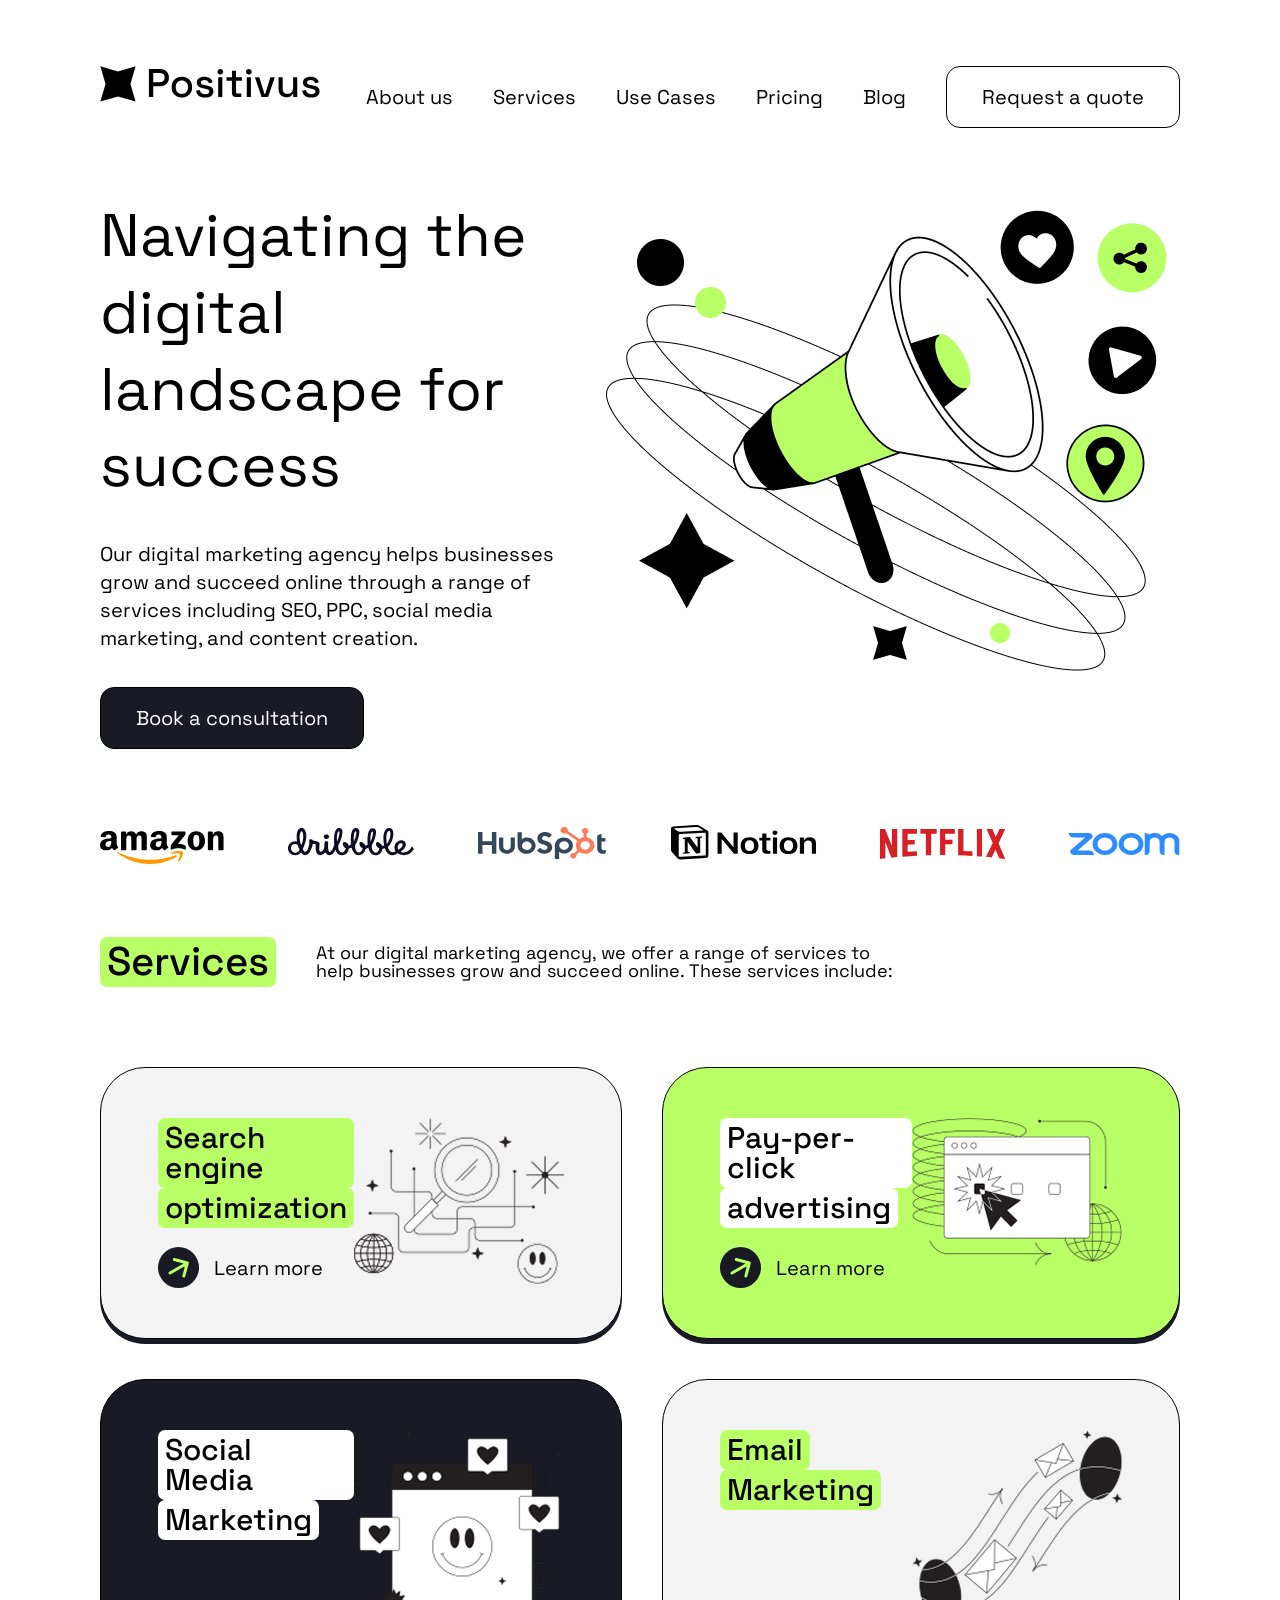
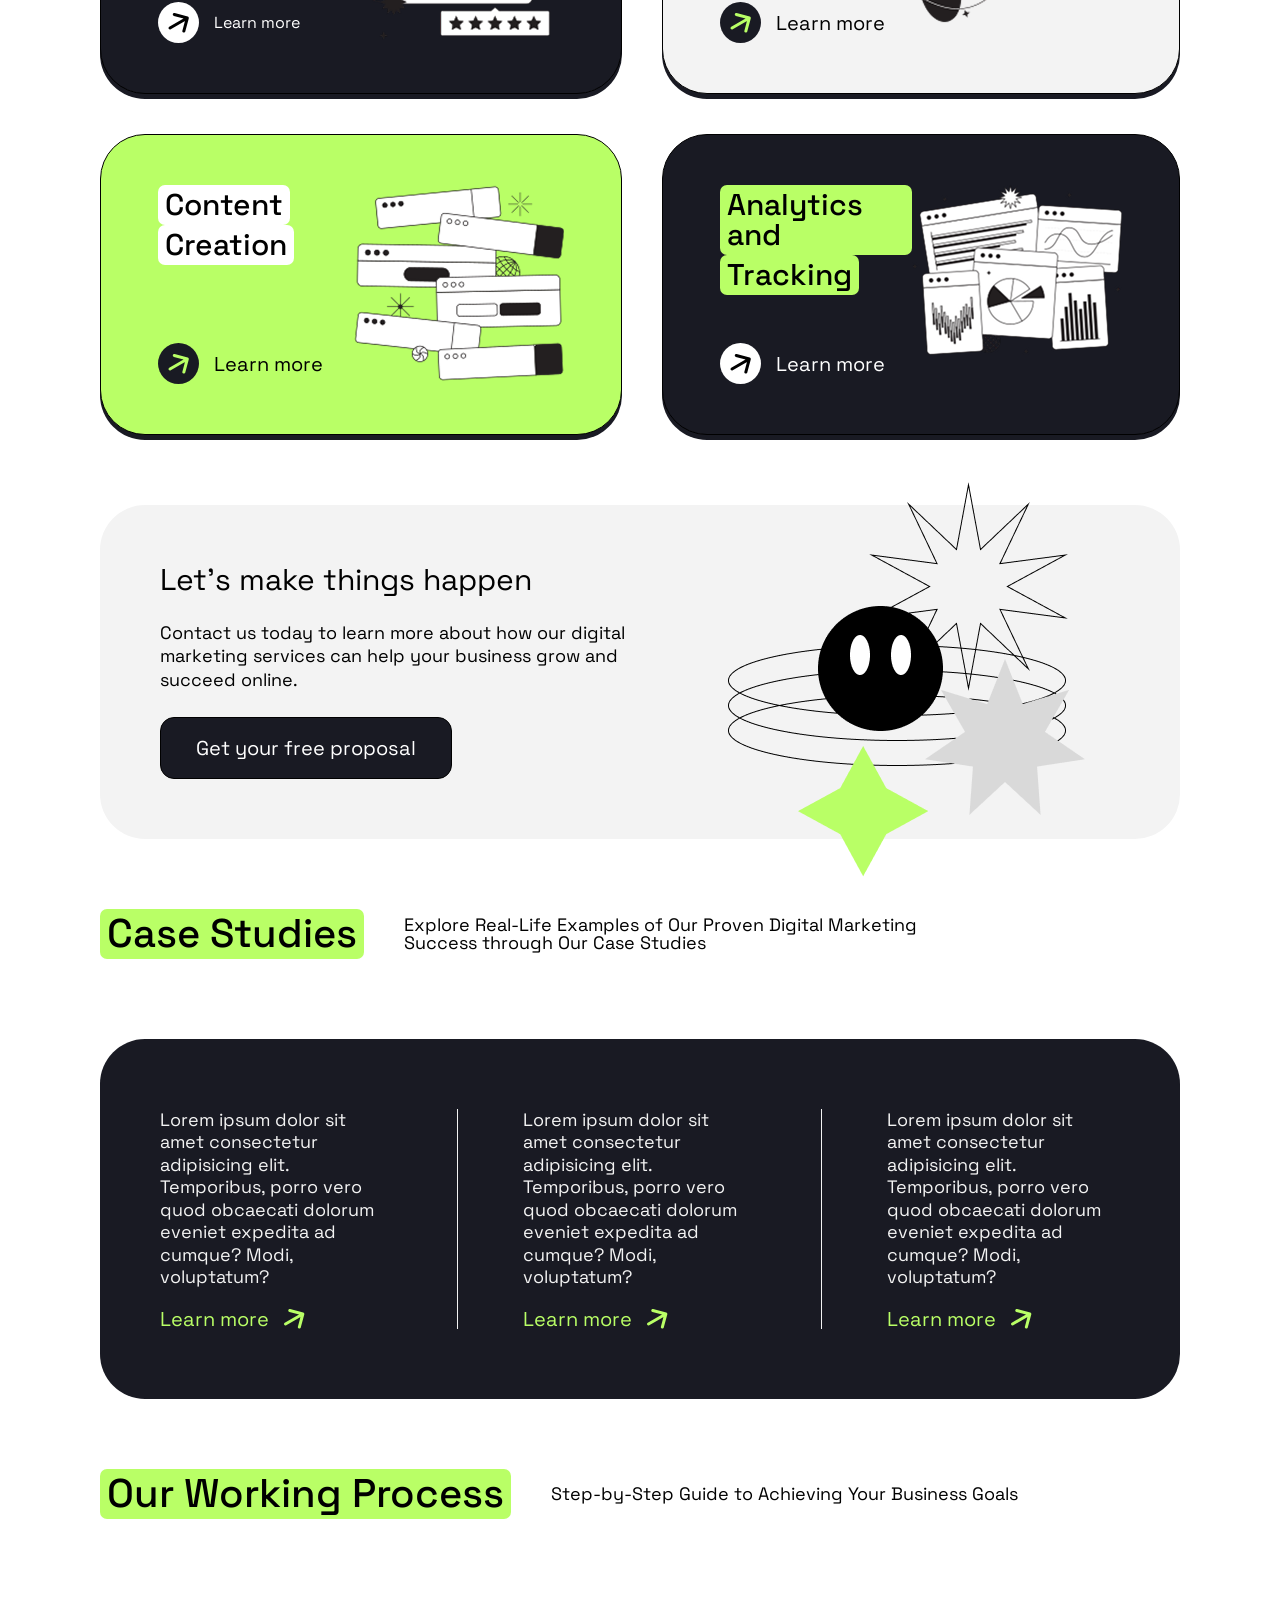
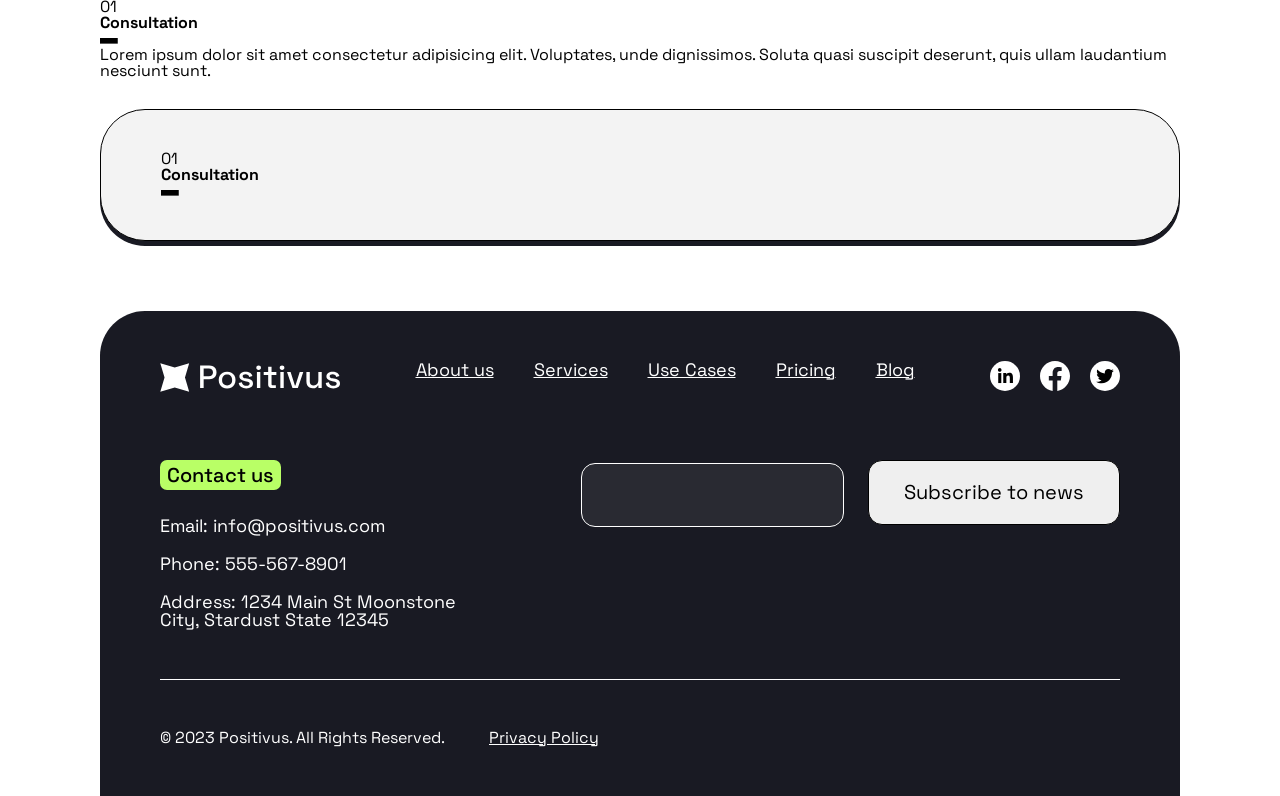
==== --1.0.0/drive-download-20260413T171318Z-3-001/index.html @ adc42843 "super last pu pu pu asd" ====
<!DOCTYPE html>
<html lang="en">
<head>
    <meta charset="UTF-8">
    <meta name="viewport" content="width=device-width, initial-scale=1.0">

    <link rel="stylesheet" href="./css/fonts.css">
    <link rel="stylesheet" href="./css/base.css">
    <link rel="stylesheet" href="./css/normalize.css">
    <link rel="stylesheet" href="./css/reset.css">
    <link rel="stylesheet" href="./css/index.css">
    <link rel="stylesheet" href="./css/mobile.css">

    <link rel="preconnect" href="https://fonts.googleapis.com">
    <link rel="preconnect" href="https://fonts.gstatic.com" crossorigin>
    <link href="https://fonts.googleapis.com/css2?family=Open+Sans:ital,wght@0,300..800;1,300..800&family=Space+Grotesk:wght@300..700&display=swap" rel="stylesheet">

    <title>Positivus</title>
</head>
<body>
    <div class="wrapper">
        <!-- HEADER -->
        <header class="header">
            <div class="container container-header">
                <div class="header__inner">
                    <div class="header-left">
                        <div class="header-logo">
                            <img src="./assets/Logo.svg" alt="">
                        </div>
                    </div>
                    <div class="header-right">
                        <nav class="header-nav">
                            <ul class="header-nav-list">
                                <li><a href="#">About us</a></li>
                                <li><a href="#">Services</a></li>
                                <li><a href="#">Use Cases</a></li>
                                <li><a href="#">Pricing</a></li>
                                <li><a href="#">Blog</a></li>
                            </ul>
                        </nav>
                        <a href="#" class="btn">Request a quote</a>
                    </div>
                </div>
            </div>
        </header>
        <!-- ------ -->
         <main class="main">
            <!-- MAIN SECTION -->
            <section class="main-section">
                <div class="container">
                    <div class="main-section__inner">
                        <div class="main-section-left">
                            <h1 class="title">Navigating the digital landscape for success</h1>
                            <p>Our digital marketing agency helps businesses grow and succeed online through a range of services including SEO, PPC, social media marketing, and content creation.</p>
                            <a class="btn btn-first" href="#">Book a consultation</a>
                        </div>
                        <div class="main-section-right">
                            <img src="./assets/Illustration.png" alt="img">
                        </div>
                    </div>
                </div>
            </section>
            <!-- ------ -->
            <!-- COMPANY -->
            <section class="company">
                <div class="container">
                    <div class="company__inner">
                        <img src="./assets/Company logo.svg" alt="company1">
                        <img src="./assets/Company logo (1).svg" alt="company2">
                        <img src="./assets/Company logo (2).svg" alt="company3">
                        <img src="./assets/Company logo (3).svg" alt="company4">
                        <img src="./assets/Company logo (4).svg" alt="company5">
                        <img src="./assets/Company logo (5).svg" alt="company6">
                    </div>
                </div>
            </section>
            <!-- ------ -->
            <!-- SERVICES -->
            <section class="services">
                <div class="container">
                    <div class="services__inner">
                        <div class="services-top title-top">
                            <h2 class="title-h2">Services</h2>
                            <p>At our digital marketing agency, we offer a range of services to help businesses grow and succeed online. These services include:</p>
                        </div>
                        <div class="services-bottom">
                            <div class="services-cards">
                                <div class="service-card">
                                    <div class="services-card-left">
                                        <div class="services-card-title">
                                            <span class="title-h2">Search engine</span>
                                            <span class="title-h2">optimization</span>
                                        </div>
                                        <a href="#" class="services-link">
                                            <img src="./assets/Icon.svg">
                                            <span>Learn more</span>
                                        </a>
                                    </div>
                                    <div class="services-card-right">
                                        <img src="./assets/tokyo-magnifier-web-search-with-elements 2.png" alt="">
                                    </div>
                                </div>

                                 <div class="service-card bcg-main">
                                    <div class="services-card-left">
                                         <div class="services-card-title">
                                            <span class="title-h2 bcg-white">Pay-per-click</span>
                                            <span class="title-h2 bcg-white">advertising</span>
                                        </div>
                                        <a href="#" class="services-link">
                                            <img src="./assets/Icon.svg">
                                            <span>Learn more</span>
                                        </a>
                                    </div>
                                    <div class="services-card-right">
                                        <img src="./assets/img.png" alt="">
                                    </div>
                                </div>

                                 <div class="service-card bcg-black">
                                    <div class="services-card-left">
                                         <div class="services-card-title">
                                            <span class="title-h2 bcg-white">Social Media</span>
                                            <span class="title-h2 bcg-white">Marketing</span>
                                        </div>
                                        <a href="#" class="services-link">
                                            <img src="./assets/Icon (1).svg">
                                            <spa class="p-white">Learn more</span>
                                        </a>
                                    </div>
                                    <div class="services-card-right">
                                        <img src="./assets/Illustration (1).png" alt="">
                                    </div>
                                </div>

                                 <div class="service-card">
                                    <div class="services-card-left">
                                         <div class="services-card-title">
                                            <span class="title-h2">Email</span>
                                            <span class="title-h2">Marketing</span>
                                        </div>
                                        <a href="#" class="services-link">
                                            <img src="./assets/Icon.svg">
                                            <span>Learn more</span>
                                        </a>
                                    </div>
                                    <div class="services-card-right">
                                        <img src="./assets/tokyo-sending-messages-from-one-place-to-another 1.png" alt="">
                                    </div>
                                </div>

                                 <div class="service-card bcg-main">
                                    <div class="services-card-left">
                                         <div class="services-card-title">
                                            <span class="title-h2 bcg-white">Content</span>
                                            <span class="title-h2 bcg-white">Creation</span>
                                        </div>
                                        <a href="#" class="services-link">
                                            <img src="./assets/Icon.svg">
                                            <span>Learn more</span>
                                        </a>
                                    </div>
                                    <div class="services-card-right">
                                        <img src="./assets/Illustration (2).png" alt="">
                                    </div>
                                </div>

                                 <div class="service-card bcg-black">
                                    <div class="services-card-left">
                                         <div class="services-card-title">
                                            <span class="title-h2">Analytics and </span>
                                            <span class="title-h2">Tracking</span>
                                        </div>
                                        <a href="#" class="services-link">
                                            <img src="./assets/Icon (1).svg">
                                            <span class="p-white">Learn more</span>
                                        </a>
                                    </div>
                                    <div class="services-card-right">
                                        <img src="./assets/Illustration (3).png" alt="">
                                    </div>
                                </div>
                            </div>
                        </div>
                    </div>
                </div>
            </section>
            <!-- ------ -->
            <!-- BANNER -->
            <section class="banner">
                <div class="container">
                    <div class="banner__inner">
                        <div class="banner-text">
                            <h3>Let’s make things happen</h3>
                            <p>
                                Contact us today to learn more about how our digital marketing services can help your business grow and succeed online.
                            </p>
                            <a href="#" class="btn btn-first">Get your free proposal</a>
                        </div>
                        <img src="./assets/Illustration (4).png" alt="">
                    </div>
                </div>
            </section>
            <!-- ------ -->
            <!-- CASE -->
            <section class="case">
                <div class="container">
                    <div class="case__inner">
                        <div class="case-top title-top">
                            <!-- <h2 class="title-h2">Our Working Process</h2>
                            <p>Step-by-Step Guide to Achieving   Your Business Goals</p> -->
                            <h2 class="title-h2">Case Studies</h2>
                            <p>Explore Real-Life Examples of Our Proven Digital Marketing Success through Our Case Studies</p>
                        </div>
                        <div class="case-block">
                            <div class="case-block-item">
                                <p>Lorem ipsum dolor sit amet consectetur adipisicing elit. Temporibus, porro vero quod obcaecati dolorum eveniet expedita ad cumque? Modi, voluptatum?</p>
                                <a href="#">Learn more <img src="./assets/IconStr.svg"></a>
                            </div>
                            <div class="case-block-item">
                                <p>Lorem ipsum dolor sit amet consectetur adipisicing elit. Temporibus, porro vero quod obcaecati dolorum eveniet expedita ad cumque? Modi, voluptatum?</p>
                                <a href="#">Learn more <img src="./assets/IconStr.svg"></a>
                            </div>
                            <div class="case-block-item">
                                <p>Lorem ipsum dolor sit amet consectetur adipisicing elit. Temporibus, porro vero quod obcaecati dolorum eveniet expedita ad cumque? Modi, voluptatum?</p>
                                <a href="#">Learn more <img src="./assets/IconStr.svg"></a>
                            </div>
                        </div>
                    </div>

                </div>
            </section>
            <!-- ------- -->
            <!-- OUR WORK -->
            <section class="process">
                <div class="container">
                    <div class="process__inner">
                        <div class="process-top title-top">
                            <h2 class="title-h2">Our Working Process</h2>
                            <p>Step-by-Step Guide to Achieving   Your Business Goals</p>
                        </div>

                        <div class="accordion" id="accordion-1">
                            <div class="accordion-item_show">
                                <div class="accordion-header">
                                    <span class="accordion-number">01</span>
                                    <h3>Consultation</h3>
                                    <span class="accordion-btn"><img src="./assets/-.svg"></span>
                                </div>
                                <div class="accordion-body">
                                    Lorem ipsum dolor sit amet consectetur adipisicing elit. Voluptates, unde dignissimos. Soluta quasi suscipit deserunt, quis ullam laudantium nesciunt sunt.
                                </div>
                            </div>

                            <div class="accordion-item">
                                <div class="accordion-header">
                                    <span class="accordion-number">01</span>
                                    <h3>Consultation</h3>
                                    <span class="accordion-btn"><img src="./assets/-.svg"></span>
                                </div>
                                <div class="accordion-body">
                                    Lorem ipsum dolor sit amet consectetur adipisicing elit. Voluptates, unde dignissimos. Soluta quasi suscipit deserunt, quis ullam laudantium nesciunt sunt.
                                </div>
                            </div>

                        </div>

                    </div>
                </div>
            </section>
         </main>
         <!-- footer -->
         <footer class="footer">
            <div class="container">
                <div class="footer__inner">
                    <div class="footer-top">
                        <img src="./assets/LogoBWhite.svg" alt="">
                        <nav class="footer-nav">
                            <ul class="fooret-nav-list">
                                <li><a href="#">About us</a></li>
                                <li><a href="#">Services</a></li>
                                <li><a href="#">Use Cases</a></li>
                                <li><a href="#">Pricing</a></li>
                                <li><a href="#">Blog</a></li>
                            </ul>
                        </nav>
                        <div class="footer-social">
                            <a href="#">
                                <svg width="30" height="30" viewBox="0 0 30 30" fill="none" xmlns="http://www.w3.org/2000/svg">
<circle cx="15" cy="15" r="15" fill="white"/>
<path d="M8.22178 22.0586H11.3059V12.0742H8.22178V22.0586Z" fill="black"/>
<path d="M7.94141 8.88672C7.94141 9.87109 8.7358 10.668 9.76384 10.668C10.7451 10.668 11.5395 9.87109 11.5395 8.88672C11.5395 7.90234 10.7451 7.05859 9.76384 7.05859C8.7358 7.05859 7.94141 7.90234 7.94141 8.88672Z" fill="black"/>
<path d="M19.8106 22.0586H22.9414V16.5742C22.9414 13.9023 22.3339 11.793 19.2031 11.793C17.7078 11.793 16.6797 12.6367 16.2592 13.4336H16.2124V12.0742H13.2685V22.0586H16.3526V17.1367C16.3526 15.8242 16.5863 14.5586 18.2218 14.5586C19.8106 14.5586 19.8106 16.0586 19.8106 17.1836V22.0586Z" fill="black"/>
                                </svg>
                            </a>
                            <a href="#">
                                <svg width="30" height="30" viewBox="0 0 30 30" fill="none" xmlns="http://www.w3.org/2000/svg">
<path d="M30 15.0913C30 6.75456 23.2863 0 15 0C6.71371 0 0 6.75456 0 15.0913C0 22.6369 5.44355 28.9047 12.6411 30V19.4726H8.83064V15.0913H12.6411V11.8053C12.6411 8.03245 14.879 5.90264 18.2661 5.90264C19.9597 5.90264 21.6532 6.2069 21.6532 6.2069V9.91886H19.7782C17.9032 9.91886 17.2984 11.0751 17.2984 12.2921V15.0913H21.4718L20.8065 19.4726H17.2984V30C24.496 28.9047 30 22.6369 30 15.0913Z" fill="white"/>
</svg>

                            </a>
                            <a href="#">
                                <svg width="30" height="30" viewBox="0 0 30 30" fill="none" xmlns="http://www.w3.org/2000/svg">
<circle cx="15" cy="15" r="15" fill="white"/>
<path d="M21.9961 11.4915C22.6854 10.9745 23.3058 10.3541 23.7884 9.63028C23.168 9.90602 22.4442 10.1128 21.7204 10.1818C22.4786 9.73369 23.0301 9.04435 23.3058 8.18267C22.6165 8.59628 21.8238 8.90648 21.031 9.07881C20.3417 8.35501 19.4111 7.94141 18.3771 7.94141C16.378 7.94141 14.758 9.56135 14.758 11.5604C14.758 11.8362 14.7925 12.1119 14.8614 12.3876C11.8628 12.2153 9.1744 10.7677 7.38212 8.59628C7.07192 9.11328 6.89959 9.73369 6.89959 10.423C6.89959 11.6638 7.51999 12.7668 8.51953 13.4216C7.93359 13.3872 7.34766 13.2493 6.86512 12.9736V13.008C6.86512 14.7659 8.10593 16.2135 9.76034 16.5581C9.48461 16.6271 9.13994 16.696 8.82973 16.696C8.58847 16.696 8.38166 16.6615 8.1404 16.6271C8.58847 18.0747 9.93267 19.1087 11.5182 19.1432C10.2773 20.1082 8.72633 20.6942 7.03745 20.6942C6.72725 20.6942 6.45152 20.6597 6.17578 20.6252C7.76126 21.6592 9.65694 22.2452 11.725 22.2452C18.3771 22.2452 21.9961 16.7649 21.9961 11.974C21.9961 11.8017 21.9961 11.6638 21.9961 11.4915Z" fill="black"/>
</svg>

                            </a>
                        </div>
                    </div>
                    <div class="footer-middle">
                        <div class="footer-middle-contact">
                            <h4 class="title-h2">Contact us</h4>
                            <div class="contact-info">
                                <span>Email: info@positivus.com</span>
                                <span>Phone: 555-567-8901</span>
                                <span>Address: 1234 Main St Moonstone City, Stardust State 12345</span>
                            </div>
                        </div>
                        <form class="footer-form" action="#">
                            <input type="text" class="input">
                            <button class="btn">Subscribe to news</button>
                        </form>
                    </div>
                    <div class="footer-bottom">
                        <span>© 2023 Positivus. All Rights Reserved.</span>
                        <a href="#">Privacy Policy</a>
                    </div>
                </div>

            </div>
         </footer>
    </div>
</body>
</html>
---- --1.0.0/drive-download-20260413T171318Z-3-001/css/fonts.css ----
/* Fonts */
@font-face {
    font-family: 'Space Grotesk';
    font-weight: 400;
    font-style: normal;
    src:url('../fonts/SpaceGrotesk-Regular.ttf') format('ttf')
}

@font-face {
    font-family: 'Space Grotesk';
    font-weight: 500;
    font-style: normal;
    src:url('../fonts/SpaceGrotesk-Medium.ttf') format('ttf')
}

@font-face {
    font-family: 'Space Grotesk';
    font-weight: 600;
    font-style: normal;
    src:url('../fonts/SpaceGrotesk-SemiBold.ttf') format('ttf')
}

@font-face {
    font-family: 'Space Grotesk';
    font-weight: 700;
    font-style: normal;
    src:url('../fonts/SpaceGrotesk-Bold.ttf') format('ttf')
}
---- --1.0.0/drive-download-20260413T171318Z-3-001/css/base.css ----
/* Main styles START */
html{
    box-sizing: border-box;
    height: 100%;
}

*,*::after,*::before{
    box-sizing: inherit;
}

body{
    min-width: 320px;
    height: 100%;
    overflow-x: hidden;

    font-family: 'Space Grotesk', 'Arial';
    font-weight: 400;
    font-size: 16px;
    line-height: 18px;
}

a{
    text-decoration: none;
}

.wrapper{
    min-height: 100vh;
    display: flex;
    flex-direction: column;
}

main{
    position: relative;
    flex-shrink: 1;
    flex-grow: 1;
}

.container{
    width: 100%;
    max-width: 1440px;
    margin-right: auto;
    margin-left: auto;
    padding: 0 100px;
}

.title {
    font-size: 60px;
    font-weight: 400;
    line-height: 128%;
    margin-bottom: 35px;
}

.title-h2 {
    font-size: 40px;
    font-weight: 500;

    display: inline-block;
    padding: 5px 7px;
    background-color: var(--color-main);
    border-radius: 7px;
}

.btn {
    display: inline-block;
    padding: 20px 35px;
    border: 1px solid #000;
    border-radius: 14px;
    font-size: 20px;
    transition-duration: .3s;

    
}

.btn:hover {
    background-color: var(--color-main);
    color: #000;
    transform: scale(1.1);
    border: 1px solid transparent;
}

a {
    color: #000;
}

h3 {
    /* font-size: 30px; */
}

.wrapper section {
    margin: 70px 0;
}

input {
    padding: 22px 35px;
    outline: none;
    border-radius: 14px;
    background-color: #292A32;
    border: 1px solid #fff;
    color: #fff;
    font-size: 18px;
}


/* Main styles END */
---- --1.0.0/drive-download-20260413T171318Z-3-001/css/index.css ----
:root {
    --color-main: #B9FF66;
    --color-second: #191A23;
    --color-third: #F3F3F3;
}

/* HEADER styles start */
header .container {
    max-width: 100%;
}

.header__inner {
    margin-top: 66px;
    display: flex;
    justify-content: space-between;
}

.header-right {
    display: flex;
    align-items: center;
    gap: 40px;
}

.header-nav-list {
    display: flex;
    gap: 40px;
}

.header-nav-list li a {
    font-size: 20px;
}
/* HEADER styles end */

/* MAIN SECTION styles start */
.main-section__inner {
    display: flex;
    justify-content: space-between;
    margin-bottom: 34px;
}

.main-section-left {
    max-width: 531px;
}

.main-section-left p {
    font-size: 20px;
    line-height: 28px;
    margin-bottom: 35px;
}

.btn-first {
    background-color: var(--color-second);
    color: #fff;
}
/* MAIN SECTION styles end */

/* COMPANY styles start */
.company__inner {
    display: flex;
    justify-content: space-between;
}
/* COMPANY styles end */

/* SERVICES styles start */
.services {
    margin: 70px 0;
}

.title-top {
    display: flex;
    align-items: center;
    gap: 40px;

    margin-bottom: 80px;
}

.title-top p {
    width: 580px;
    font-size: 18px;
}

.services-cards {
    display: grid;
    grid-template-columns: repeat(2, 1fr);
    gap: 40px;
}

.service-card {
    display: flex;
    justify-content: space-between;
    padding: 50px 57px;
    background-color: var(--color-third);
    border-radius: 45px;
    border: 1px solid #000;
    box-shadow: 0px 5px 0px #191a23;;
}

.service-card.bcg-main {
    background-color: var(--color-main);
}

.service-card.bcg-black {
    background-color: var(--color-second);
}

.services-card-left {
    display: flex;
    flex-direction: column;
    justify-content: space-between;
}

.bcg-white {
    background-color: #fff;
}

.p-white {
    color: #fff;
}

.services-card-left span {
    font-size: 30px;
}

.services-link {
    display: flex;
    align-items: center;
    gap: 15px;
}

.services-link span {
    font-size: 20px;
}
/* SERVICES styles end */

/* BANNER styles start */
.banner__inner {
    background-color: var(--color-third);
    padding: 60px;
    border-radius: 45px;

    display: flex;
    position: relative;
}

.banner__inner img {
    position: absolute;
    right: 93px;
    top: -23px;
}

.banner-text {
    max-width: 500px;
    display: flex;
    flex-direction: column;
    gap: 26px;
}

.banner-text h3 {
    font-size: 30px;
    font-weight: 400;
}

.banner-text p {
    font-size: 18px;
    line-height: 129%;
}

.banner-text a {
    width: fit-content;
}
/* BANNER styles end */

/* CASE styles start */
.case-block{
    background-color: var(--color-second);
    border-radius: 45px;
    color: var(--color-third);
    padding: 70px 60px;

    display: flex;
    justify-content: space-between;
    gap:65px;
}
.case-block-item{
    padding-right:64px;
    border-right:1px solid var(--color-third)
}
.case-block-item:last-child{
    border:0;
    padding: 0;
}
.case-block-item p{
    font-size: 18px;
    line-height: 125%;
    margin-bottom: 20px;
}

.case-block-item a{
    color:var(--color-main);
    font-size: 20px;
    display:flex;
    gap:15px;
}

/* CASE styles end */
/* OUR PROCESS styles start */

.accordion{
    display:flex;
    flex-direction: column;
    gap:30px;
}
.accordion-item{
    padding:41px 60px;
    background-color: var(--color-third);
    border:1px solid #000;
    box-shadow: 0px 5px 0px #191a23;
    border-radius: 45px;
}
.accordion-item._show{
    background-color: var(--color-main)
}

.accordion-item:not(._show) .accordion-body{
    display:none;
}

/* FOOTER styles start */
.footer__inner {
    background-color: var(--color-second);
    padding: 50px 60px;
    border-radius: 45px 45px 0 0;
}

.footer-top {
    display: flex;
    justify-content: space-between;

    margin-bottom: 66px;
}

.fooret-nav-list {
    display: flex;
    gap: 40px;
}

.fooret-nav-list li a {
    color: #fff;
    font-size: 18px;
    text-decoration: underline;
}

.footer-social {
    display: flex;
    gap: 20px;
}

.footer-middle {
    display: flex;
    justify-content: space-between;
    margin-bottom: 50px;
}

.footer-middle-contact {
    max-width: 332px;
}

.footer-middle-contact h4 {
    font-size: 20px;
    font-weight: 500;

    margin-bottom: 27px;
}

.contact-info {
    display: flex;
    flex-direction: column;
    gap: 20px;
}

.contact-info span {
    color: #fff;
    font-size: 18px;
}

.footer-form input {
    margin-right: 20px;
}

.footer-bottom {
    padding-top: 50px;
    border-top: 1px solid #fff;
}

.footer-bottom > * {
    color: #fff;
    display: inline-block;
}

.footer-bottom a {
    margin-left: 40px;
    text-decoration: underline;
}
---- --1.0.0/drive-download-20260413T171318Z-3-001/css/mobile.css ----
@media (max-width: 756px){
    /* header */
    .container{
        padding: 0 16px;
    }
    .header__inner{
        flex-direction: column;
        margin-top: 25px;
        box-shadow: rgb(0, 0, 0, 0.24) 0 3px 8px;
        padding: 20px;
        border-radius: 25px;
    }
    .header-right{
        flex-direction: column;
        gap: 20px
    }
    .header-nav-list{
        flex-direction: column;
        gap: 20px;
        text-align: center;
    }
    .header-logo{
        text-align: center;
    }
    .header-logo img{
        width: 150px;
        margin-bottom: 20px;
    }
    .btn{
        width: 100%;
        text-align: center;
    }
    /* header end */

    /* Main-section */
    .main-section__inner {
        flex-direction: column;
    }

    .main-section-left, 
    .main-section-right {
        display: contents; 
    }

    .main-section-left h1 {
        order: 1;
        text-align: center;
        font-size: 32px;
    }

    .main-section-left p {
        order: 2;
        text-align: center;
        margin-bottom: 20px;
    }

    .main-section-right img {
        order: 3;
        width: 100%;
        margin-bottom: 20px;
    }

    .btn-first {
        order: 4;
        display: block;
        margin: 0 auto;
    }
    /* Main-section end */
    
    /* company */
    .company__inner{
        display:flex;
        flex-wrap:wrap;
        justify-content: space-between;
        gap:10px;
    }
    .company__inner img{
        width: 30%;
    }
    /* company end */
    
    /* banner */
    .banner__inner{
        overflow: hidden;
        padding: 40px 20px;
        text-align: center;
        align-items: center;
        box-shadow: rgb(0, 0, 0, 0.24) 0 3px 8px;
    }
    .banner-text{
        max-width: 100%;
        align-items: center;
    }
    .banner__inner img{
        position: static;
        right:30px;
        bottom:-10px;
        max-width: 50%;
        margin:auto;
    }
    /* banner end */
    
    /* services */

    .services-cards{
        display: flex;
        flex-direction: column;

    }
    .service-card{
        display: flex;
        flex-direction: column;    
    }
    .title-top{
        display: flex;
        flex-direction: column;
        text-align: center;
    }
    .title-top p{
        width: 100%;
    }

    .services-link{
        display: flex;
        margin-top: 20px;
    }
    .services-card-right{
        display: flex;
        justify-content: flex-end;
        padding-top: 20px;
    }

    /* services end */

    /* footer */

    .footer__inner{
        display: flex;
        flex-direction: column;
        text-align: center;
        align-items: center;
    }
    .fooret-nav-list{
        margin-top: 30px;
        display: flex;
        flex-direction: column;
        text-align: center;
    }
    .footer-top{
        display: flex;
        flex-direction: column; 
    }
    .footer-middle-contact{
        padding-bottom: 40px;
        display: flex;
        flex-direction: column;
        max-width: 100%;
        text-align: center;
        align-items: center;
    }
    .footer-middle{
        display: flex;
        flex-direction: column;
    }
    .footer-form input{
        margin-bottom:10px;
        width:100%
    }
    .footer-social{
        display: flex;
        flex-direction: row;
        position: static; 
        margin-top: 40px;
        align-items: center;

    }


}
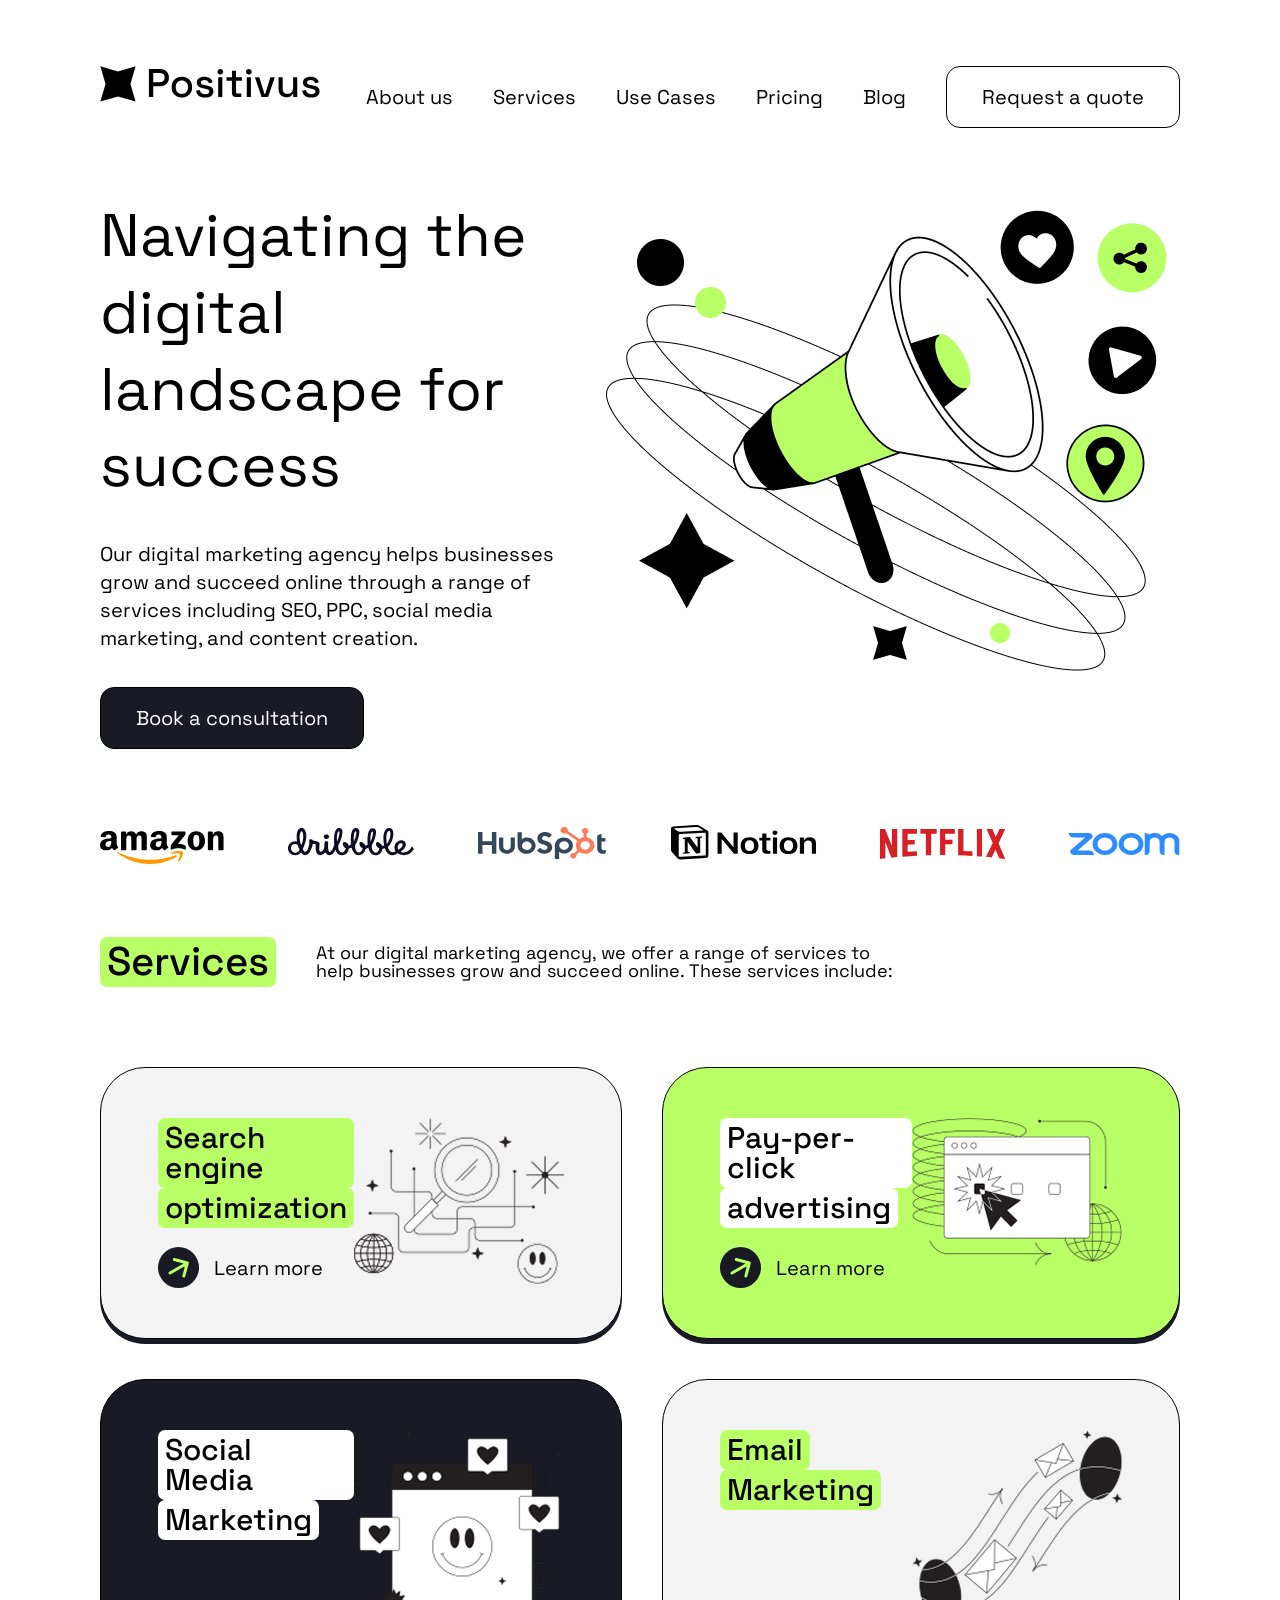
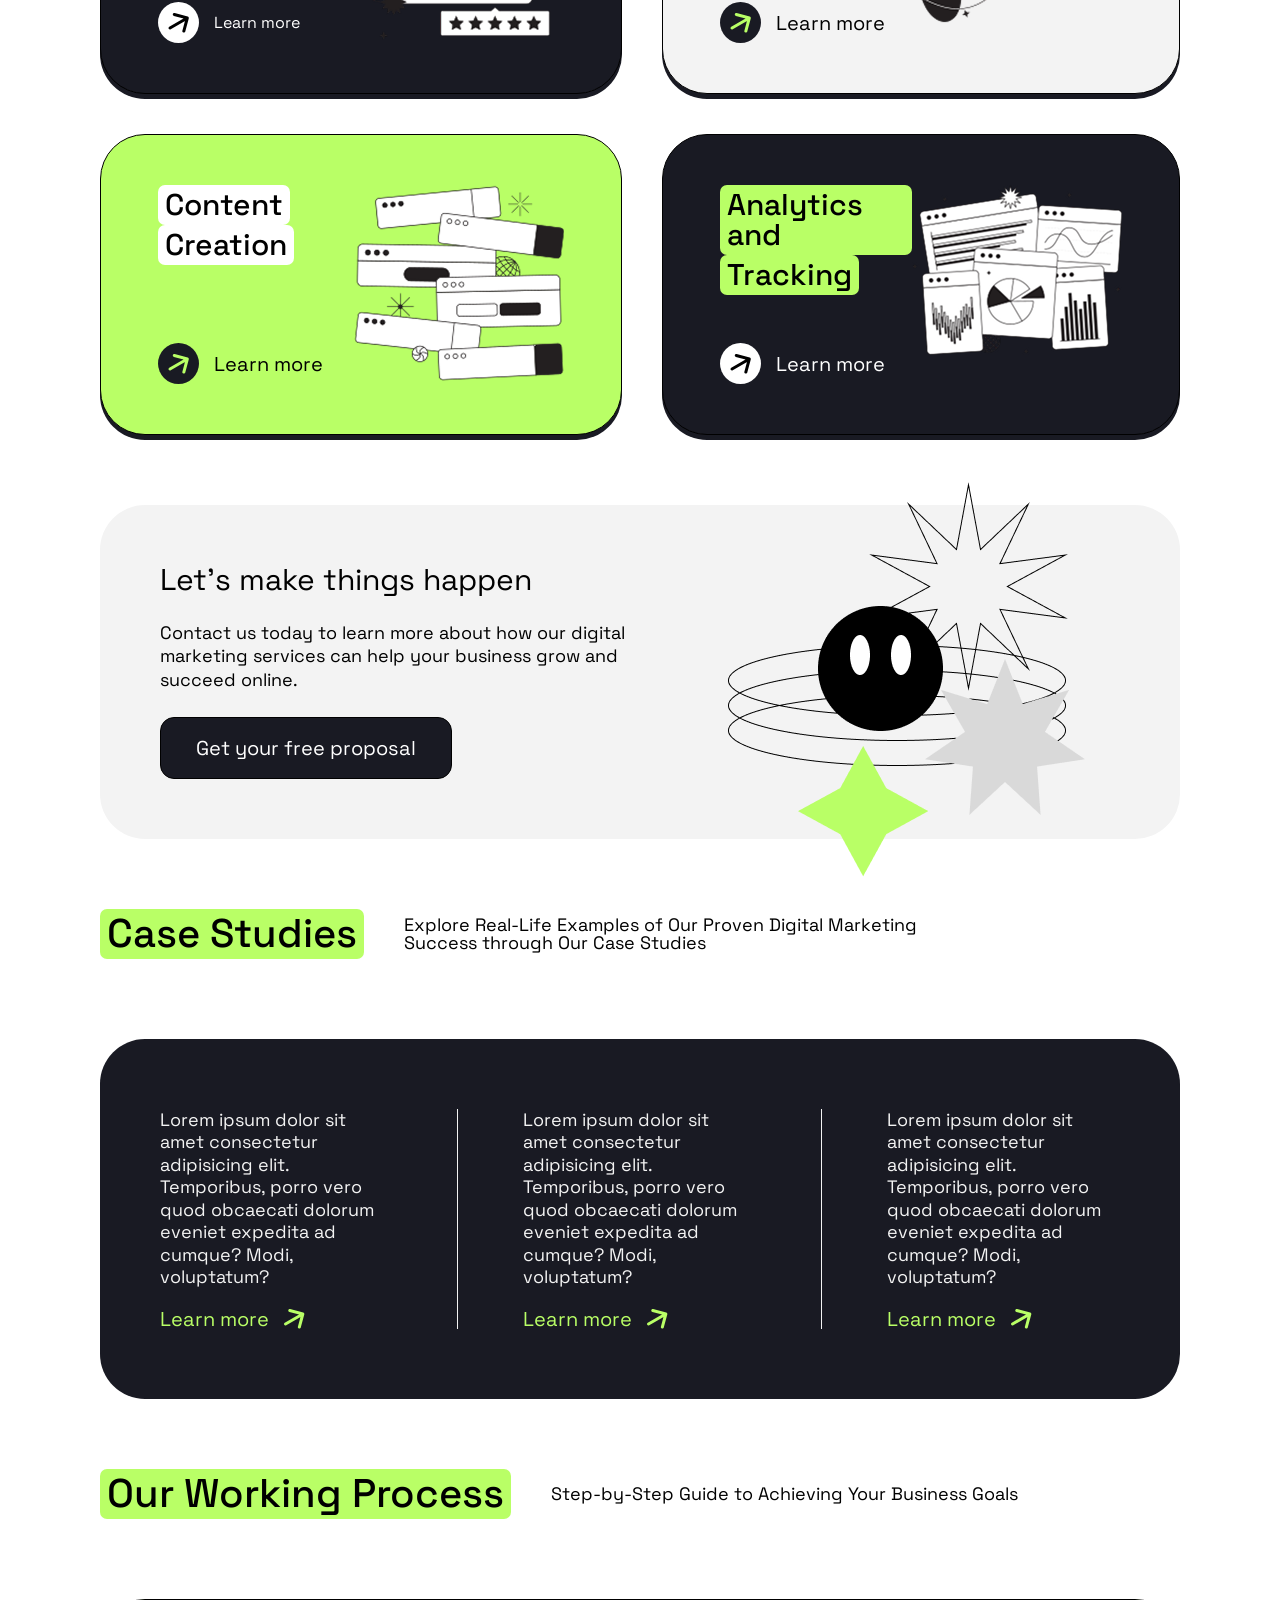
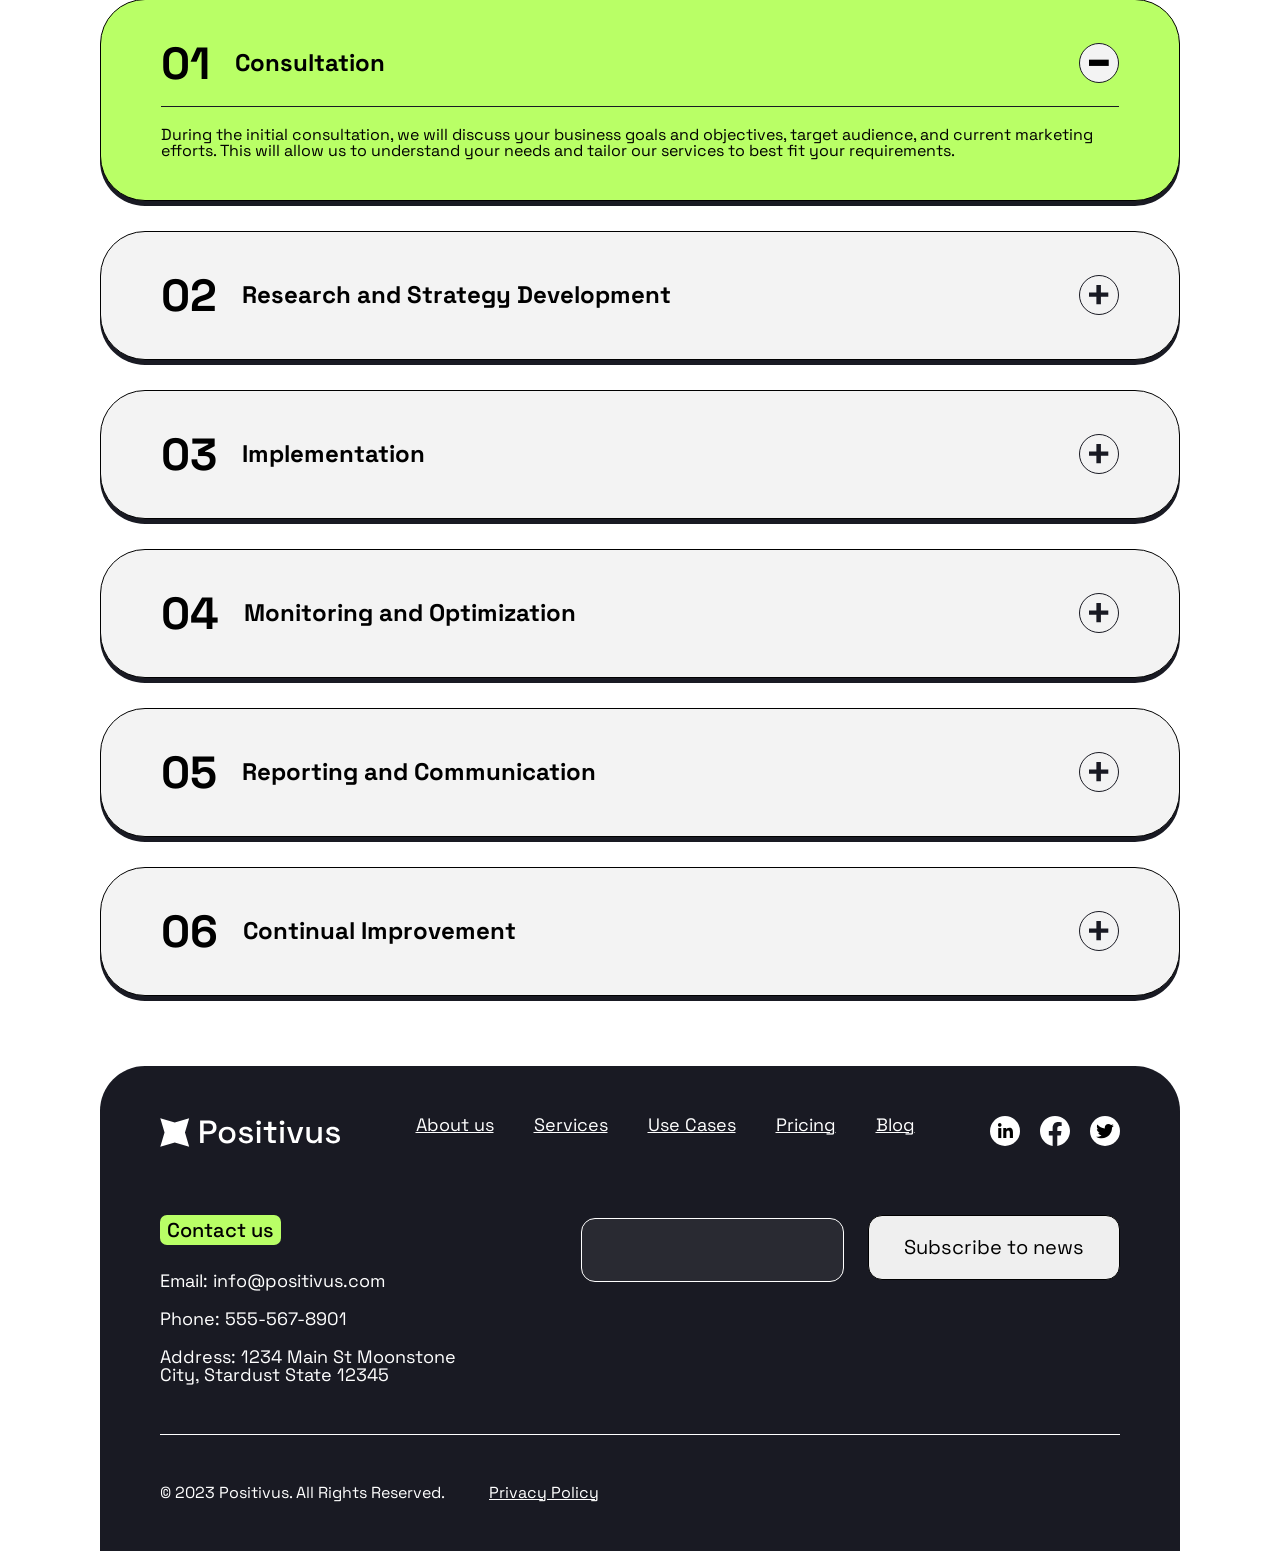
==== commit 798b21d7: "Add files via upload" ====
--- a/--1.0.0/drive-download-20260413T171318Z-3-001/index.html
+++ b/--1.0.0/drive-download-20260413T171318Z-3-001/index.html
@@ -241,25 +241,69 @@
                         </div>
 
                         <div class="accordion" id="accordion-1">
-                            <div class="accordion-item_show">
+                            <div class="accordion-item _show">
                                 <div class="accordion-header">
                                     <span class="accordion-number">01</span>
                                     <h3>Consultation</h3>
                                     <span class="accordion-btn"><img src="./assets/-.svg"></span>
                                 </div>
                                 <div class="accordion-body">
-                                    Lorem ipsum dolor sit amet consectetur adipisicing elit. Voluptates, unde dignissimos. Soluta quasi suscipit deserunt, quis ullam laudantium nesciunt sunt.
-                                </div>
-                            </div>
-
-                            <div class="accordion-item">
-                                <div class="accordion-header">
-                                    <span class="accordion-number">01</span>
-                                    <h3>Consultation</h3>
-                                    <span class="accordion-btn"><img src="./assets/-.svg"></span>
-                                </div>
-                                <div class="accordion-body">
-                                    Lorem ipsum dolor sit amet consectetur adipisicing elit. Voluptates, unde dignissimos. Soluta quasi suscipit deserunt, quis ullam laudantium nesciunt sunt.
+                                    During the initial consultation, we will discuss your business goals and objectives, target audience, and current marketing efforts. This will allow us to understand your needs and tailor our services to best fit your requirements.
+                                </div>
+                            </div>
+
+                            <div class="accordion-item">
+                                <div class="accordion-header">
+                                    <span class="accordion-number">02</span>
+                                    <h3>Research and Strategy Development</h3>
+                                    <span class="accordion-btn"><img src="./assets/+.svg"></span>
+                                </div>
+                                <div class="accordion-body">
+                                    During the initial consultation, we will discuss your business goals and objectives, target audience, and current marketing efforts. This will allow us to understand your needs and tailor our services to best fit your requirements.
+                                </div>
+                            </div>
+
+                            <div class="accordion-item">
+                                <div class="accordion-header">
+                                    <span class="accordion-number">03</span>
+                                    <h3>Implementation</h3>
+                                    <span class="accordion-btn"><img src="./assets/+.svg"></span>
+                                </div>
+                                <div class="accordion-body">
+                                    During the initial consultation, we will discuss your business goals and objectives, target audience, and current marketing efforts. This will allow us to understand your needs and tailor our services to best fit your requirements.
+                                </div>
+                            </div>
+
+                            <div class="accordion-item">
+                                <div class="accordion-header">
+                                    <span class="accordion-number">04</span>
+                                    <h3>Monitoring and Optimization</h3>
+                                    <span class="accordion-btn"><img src="./assets/+.svg"></span>
+                                </div>
+                                <div class="accordion-body">
+                                    During the initial consultation, we will discuss your business goals and objectives, target audience, and current marketing efforts. This will allow us to understand your needs and tailor our services to best fit your requirements.
+                                </div>
+                            </div>
+
+                            <div class="accordion-item">
+                                <div class="accordion-header">
+                                    <span class="accordion-number">05</span>
+                                    <h3>Reporting and Communication</h3>
+                                    <span class="accordion-btn"><img src="./assets/+.svg"></span>
+                                </div>
+                                <div class="accordion-body">
+                                    During the initial consultation, we will discuss your business goals and objectives, target audience, and current marketing efforts. This will allow us to understand your needs and tailor our services to best fit your requirements.
+                                </div>
+                            </div>
+
+                            <div class="accordion-item">
+                                <div class="accordion-header">
+                                    <span class="accordion-number">06</span>
+                                    <h3>Continual Improvement</h3>
+                                    <span class="accordion-btn"><img src="./assets/+.svg"></span>
+                                </div>
+                                <div class="accordion-body">
+                                    During the initial consultation, we will discuss your business goals and objectives, target audience, and current marketing efforts. This will allow us to understand your needs and tailor our services to best fit your requirements.
                                 </div>
                             </div>
 
@@ -331,5 +375,7 @@
             </div>
          </footer>
     </div>
+    
+    <script src="script.js"></script>
 </body>
 </html>
--- a/--1.0.0/drive-download-20260413T171318Z-3-001/css/index.css
+++ b/--1.0.0/drive-download-20260413T171318Z-3-001/css/index.css
@@ -203,6 +203,7 @@
 }
 
 /* CASE styles end */
+
 /* OUR PROCESS styles start */
 
 .accordion{
@@ -216,13 +217,52 @@
     border:1px solid #000;
     box-shadow: 0px 5px 0px #191a23;
     border-radius: 45px;
+    transition: background-color 0.3s ease;
+    cursor: pointer;
 }
 .accordion-item._show{
-    background-color: var(--color-main)
+    background-color: var(--color-main);
+    cursor:default;
 }
 
 .accordion-item:not(._show) .accordion-body{
     display:none;
+}
+
+.accordion-header{
+    display:flex;
+    align-items: center;
+    gap: 25px;
+}
+.accordion-number{
+    font-size: 45px;
+    font-weight: bold;
+}
+.accordion-header h3{
+    flex-grow: 1;
+    font-size: 24px;
+}
+.accordion-btn img{
+    width:20px;
+    height: 20px;
+
+}
+.accordion-btn{
+    height: 40px;
+    width: 40px;
+    background: var(--color-third);
+    border: 1px solid var(--color-second);
+    border-radius: 50%;
+    display: flex;
+    align-items: center;
+    justify-content: center;
+}
+.accordion-body{
+    margin-top: 20px;
+    padding-top: 20px;
+    border-top: 1px solid var(--color-second);
+    font-size: 16px;
+
 }
 
 /* FOOTER styles start */
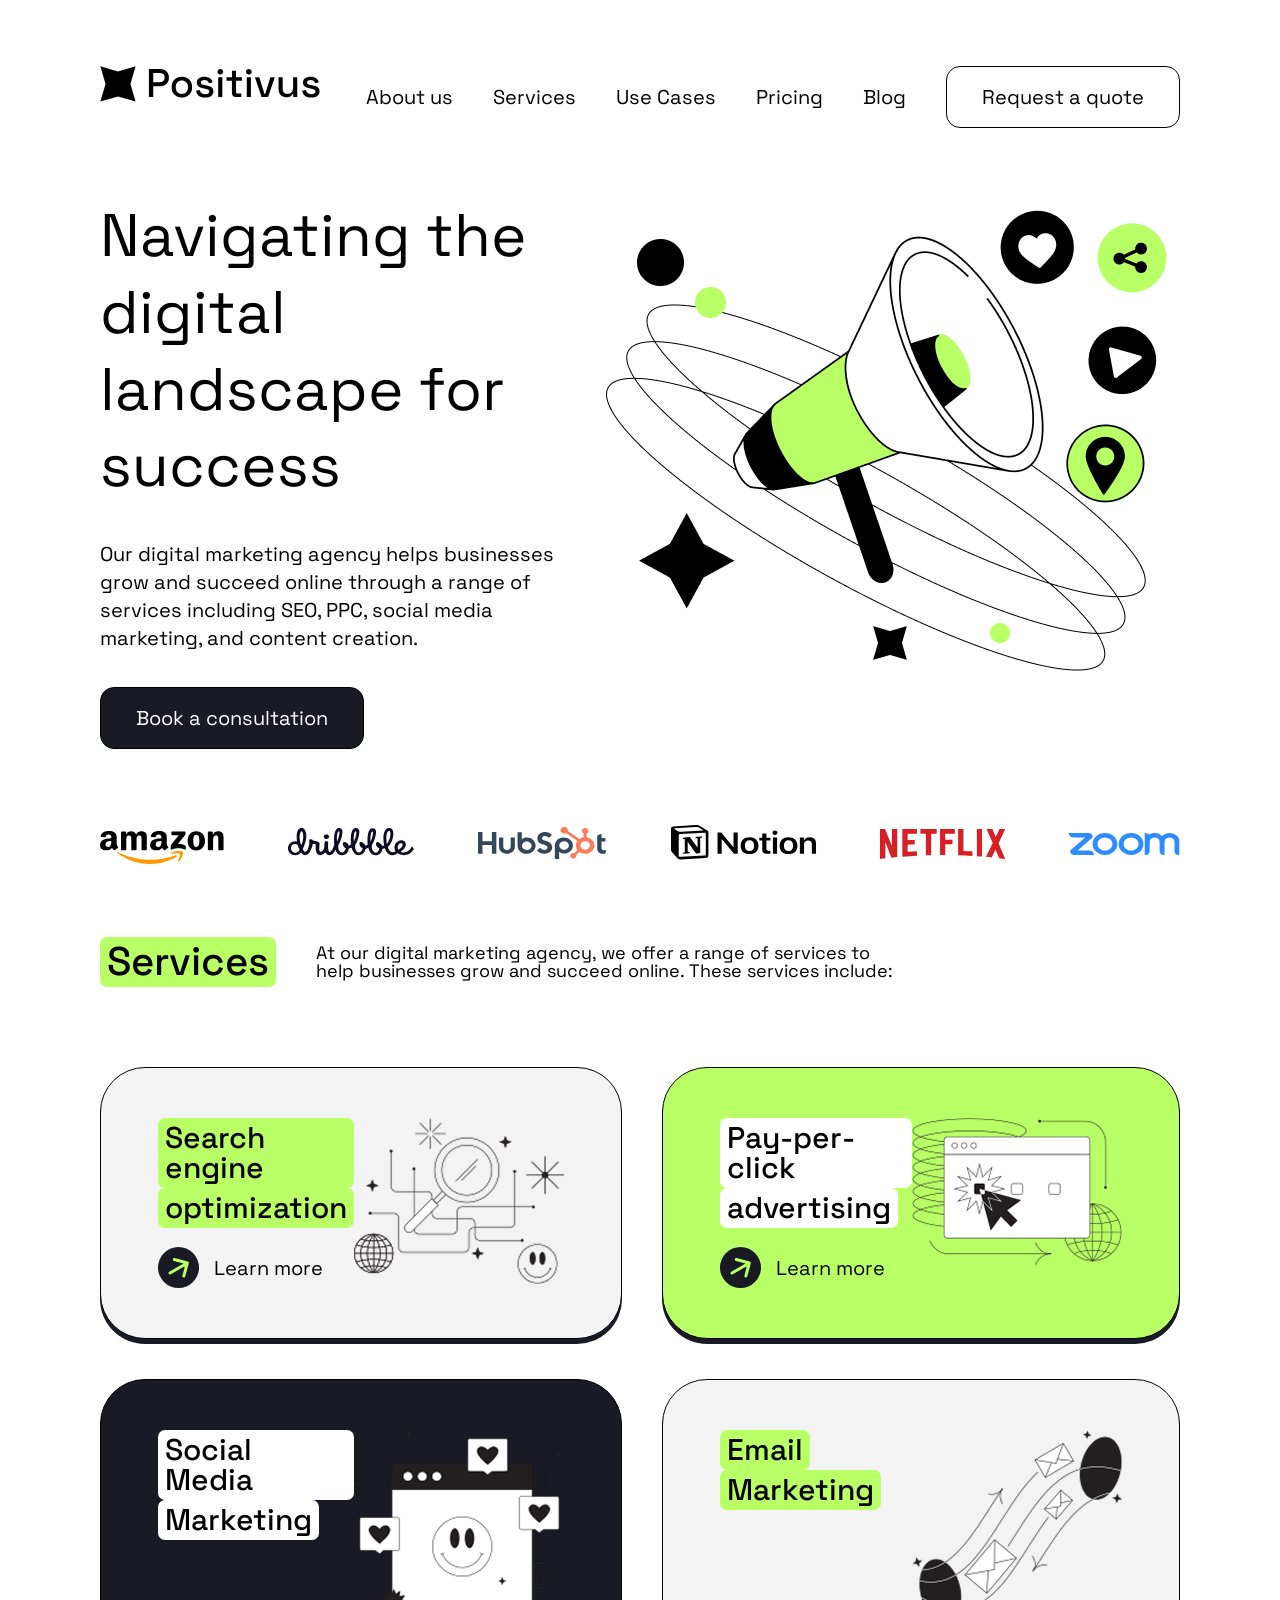
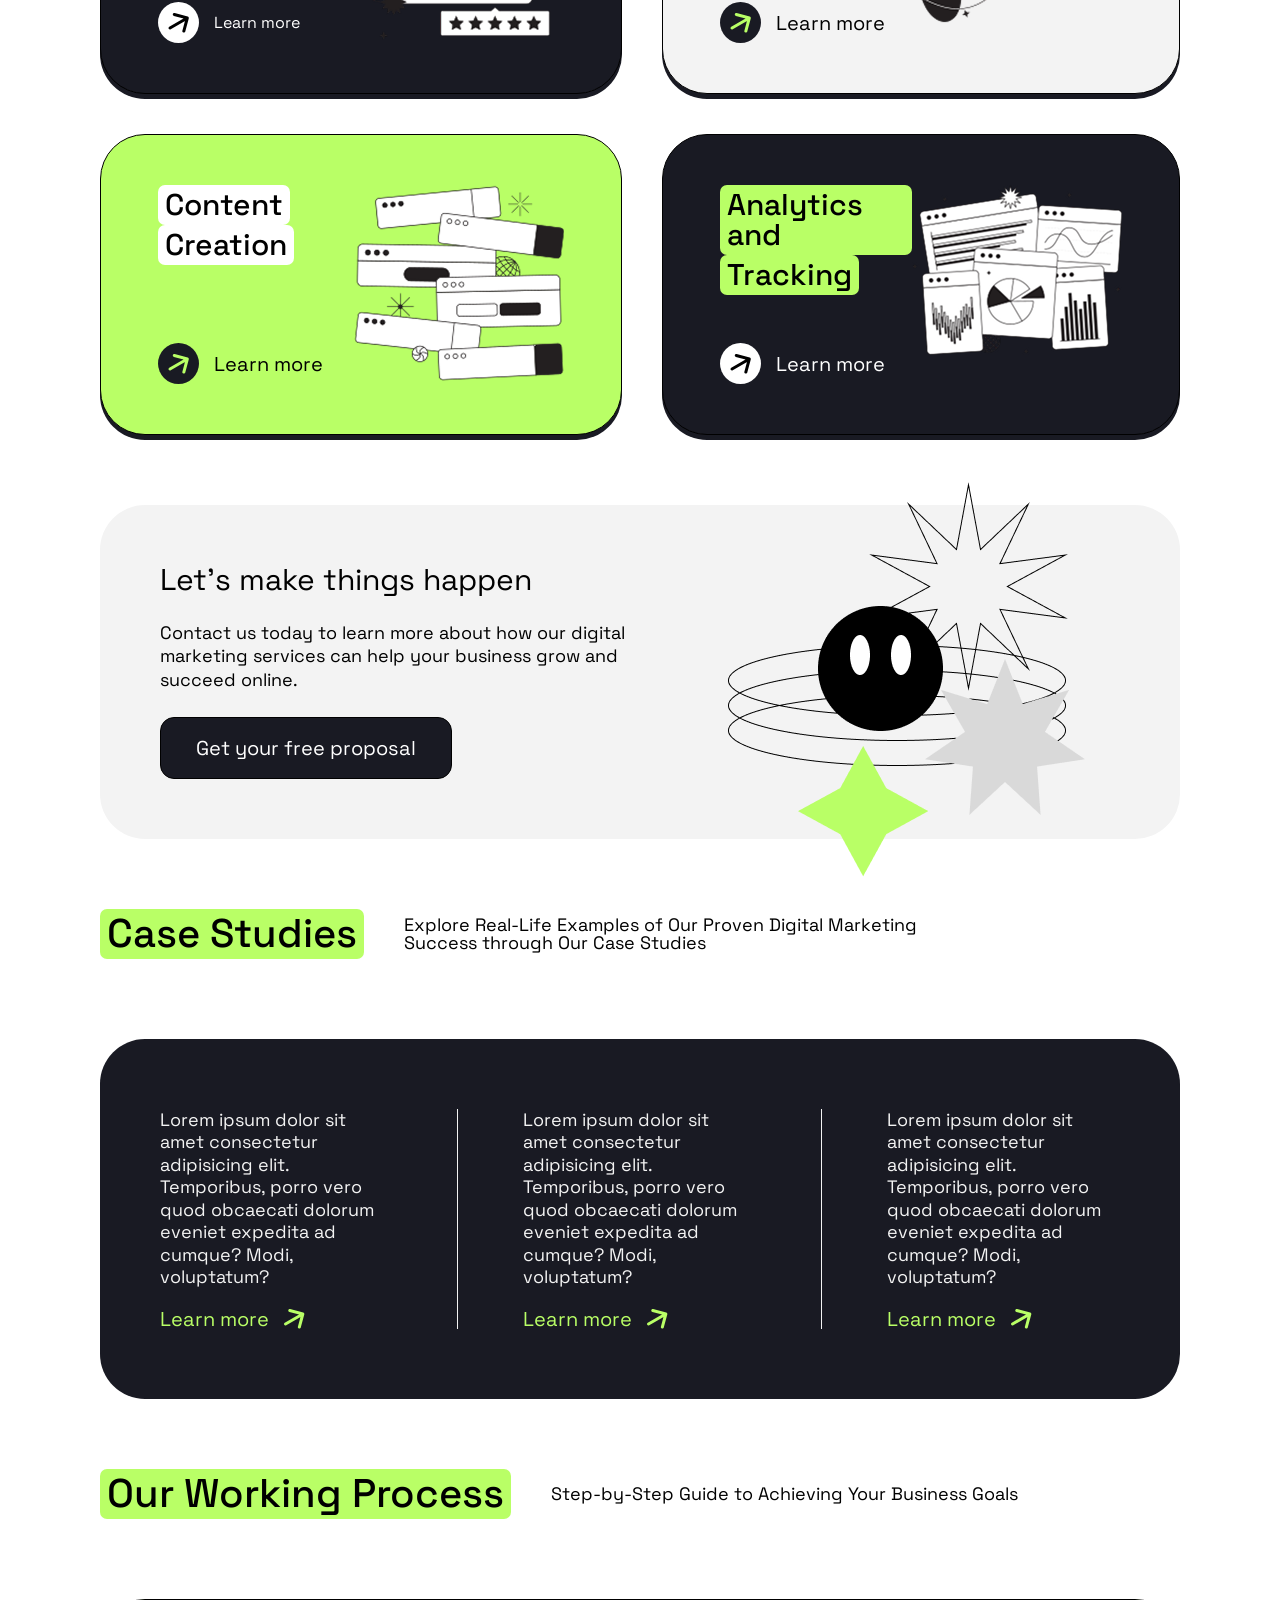
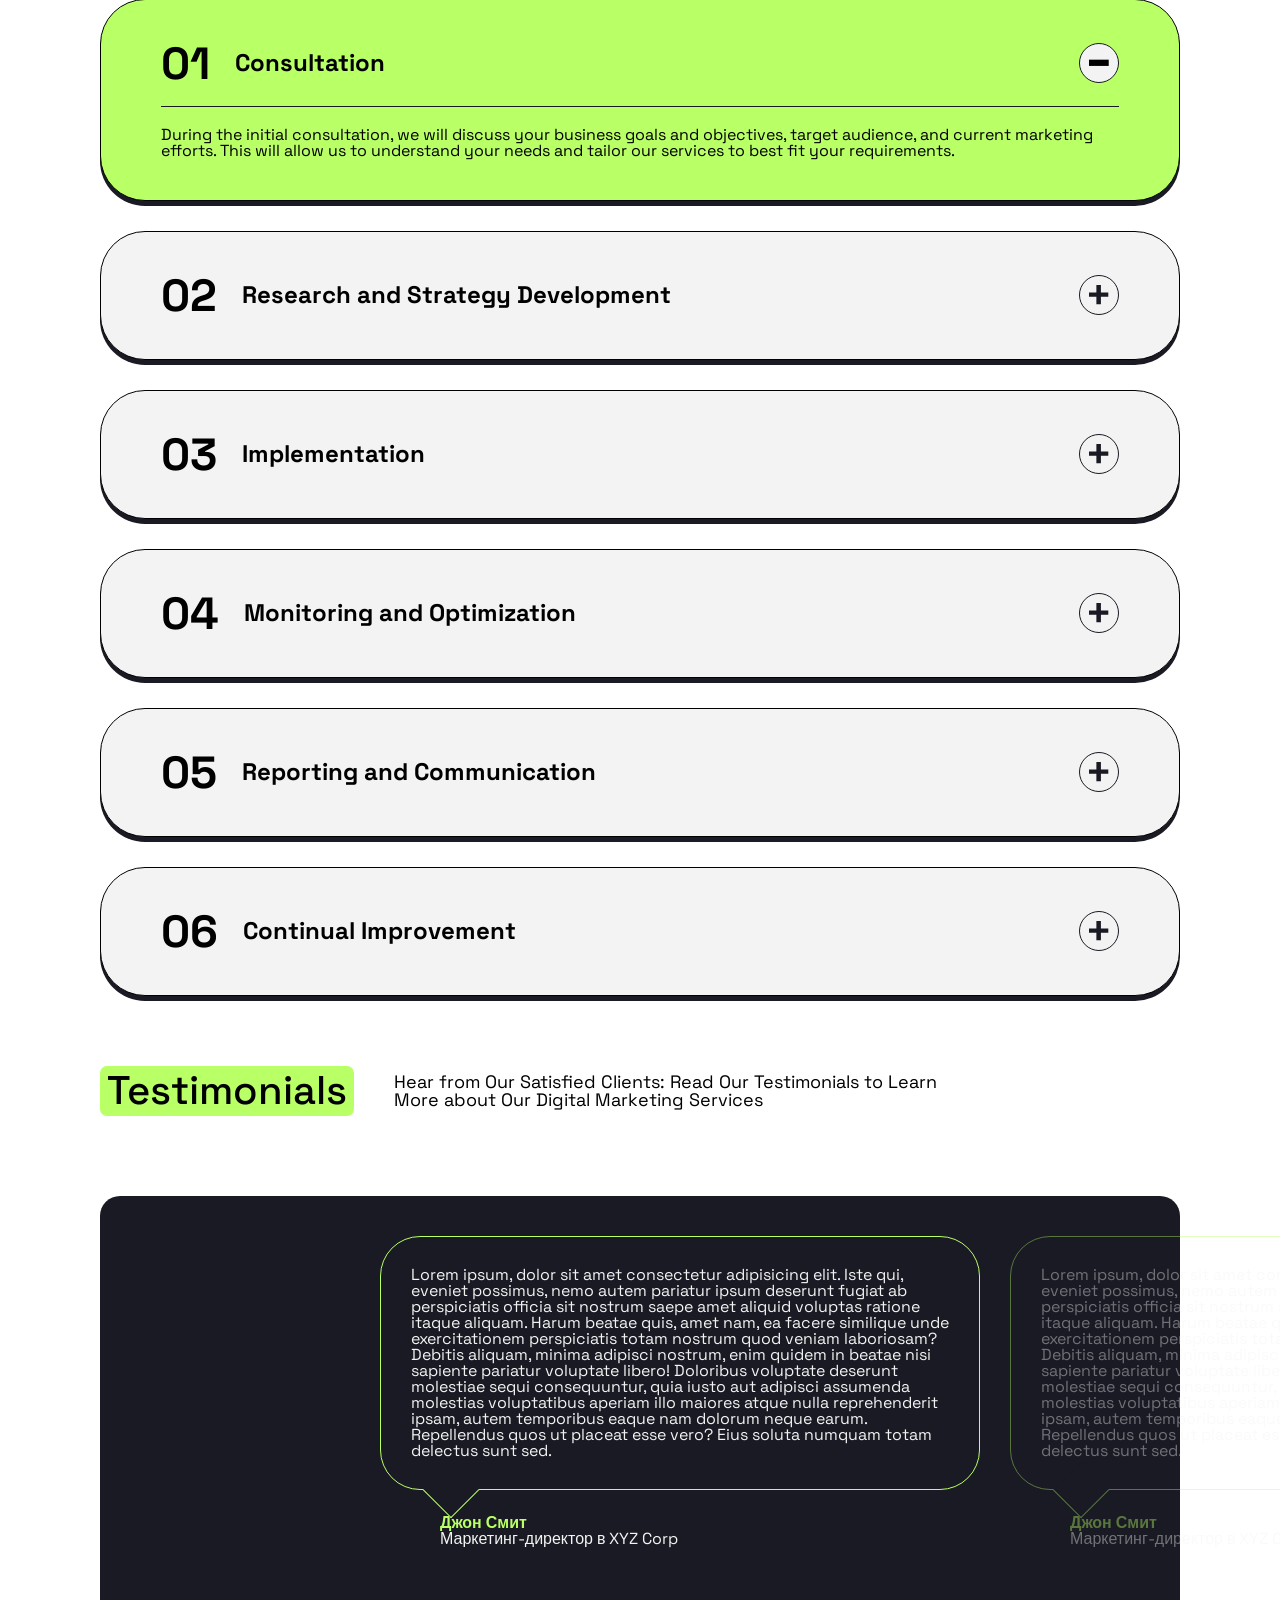
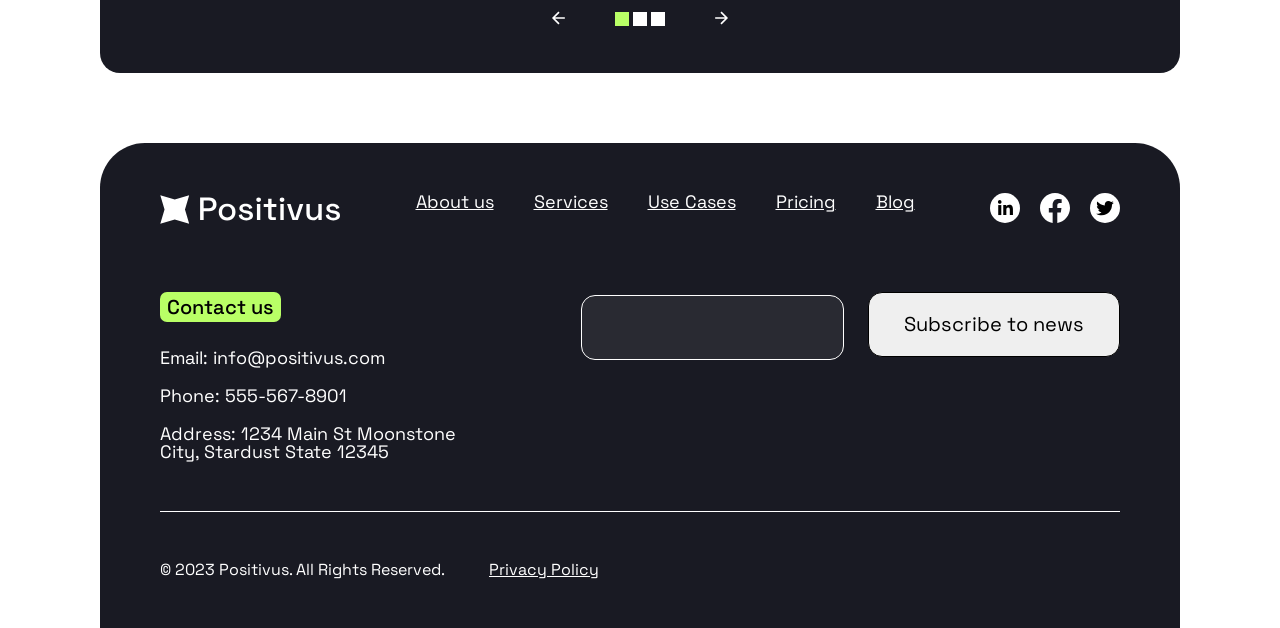
==== commit 186ecff7: "Add files via upload" ====
--- a/--1.0.0/drive-download-20260413T171318Z-3-001/index.html
+++ b/--1.0.0/drive-download-20260413T171318Z-3-001/index.html
@@ -311,6 +311,63 @@
 
                     </div>
                 </div>
+            </section>
+            <!-- Testimonials -->
+            <section class="testimonials">
+                <div class="container">
+                    <div class="testimonials__inner">
+                        <div class="process-top title-top">
+                            <h2 class="title-h2">Testimonials</h2>
+                            <p>Hear from Our Satisfied Clients: Read Our Testimonials to Learn More about Our Digital Marketing Services</p>
+                        </div>
+
+                        <div class="slides-container">
+                            <div class="testimonials-track">
+                                <div class="testimonial-item">
+                                    <div class="speech-bubble">
+                                        <p>Lorem ipsum, dolor sit amet consectetur adipisicing elit. Iste qui, eveniet possimus, nemo autem pariatur ipsum deserunt fugiat ab perspiciatis officia sit nostrum saepe amet aliquid voluptas ratione itaque aliquam. Harum beatae quis, amet nam, ea facere similique unde exercitationem perspiciatis totam nostrum quod veniam laboriosam? Debitis aliquam, minima adipisci nostrum, enim quidem in beatae nisi sapiente pariatur voluptate libero! Doloribus voluptate deserunt molestiae sequi consequuntur, quia iusto aut adipisci assumenda molestias voluptatibus aperiam illo maiores atque nulla reprehenderit ipsam, autem temporibus eaque nam dolorum neque earum. Repellendus quos ut placeat esse vero? Eius soluta numquam totam delectus sunt sed.</p>
+                                    </div>
+                                    <div class="author-info">
+                                        <span class="name">Джон Смит</span>
+                                        <span class="role">Маркетинг-директор в XYZ Corp</span>
+                                    </div>
+                                </div>
+
+                                <div class="testimonial-item active">
+                                    <div class="speech-bubble">
+                                        <p>Lorem ipsum, dolor sit amet consectetur adipisicing elit. Iste qui, eveniet possimus, nemo autem pariatur ipsum deserunt fugiat ab perspiciatis officia sit nostrum saepe amet aliquid voluptas ratione itaque aliquam. Harum beatae quis, amet nam, ea facere similique unde exercitationem perspiciatis totam nostrum quod veniam laboriosam? Debitis aliquam, minima adipisci nostrum, enim quidem in beatae nisi sapiente pariatur voluptate libero! Doloribus voluptate deserunt molestiae sequi consequuntur, quia iusto aut adipisci assumenda molestias voluptatibus aperiam illo maiores atque nulla reprehenderit ipsam, autem temporibus eaque nam dolorum neque earum. Repellendus quos ut placeat esse vero? Eius soluta numquam totam delectus sunt sed.</p>
+                                    </div>
+                                    <div class="author-info">
+                                        <span class="name">Джон Смит</span>
+                                        <span class="role">Маркетинг-директор в XYZ Corp</span>
+                                    </div>
+                                </div>
+
+                                <div class="testimonial-item">
+                                    <div class="speech-bubble">
+                                        <p>Lorem ipsum, dolor sit amet consectetur adipisicing elit. Iste qui, eveniet possimus, nemo autem pariatur ipsum deserunt fugiat ab perspiciatis officia sit nostrum saepe amet aliquid voluptas ratione itaque aliquam. Harum beatae quis, amet nam, ea facere similique unde exercitationem perspiciatis totam nostrum quod veniam laboriosam? Debitis aliquam, minima adipisci nostrum, enim quidem in beatae nisi sapiente pariatur voluptate libero! Doloribus voluptate deserunt molestiae sequi consequuntur, quia iusto aut adipisci assumenda molestias voluptatibus aperiam illo maiores atque nulla reprehenderit ipsam, autem temporibus eaque nam dolorum neque earum. Repellendus quos ut placeat esse vero? Eius soluta numquam totam delectus sunt sed.</p>
+                                    </div>
+                                    <div class="author-info">
+                                        <span class="name">Джон Смит</span>
+                                        <span class="role">Маркетинг-директор в XYZ Corp</span>
+                                    </div>
+                                </div>
+                            </div>
+                            <div class="controls">
+                                <button class="prev-btn">
+                                    <svg width="20" height="20" viewBox="0 0 24 24" fill="none" stroke="white" stroke-width="2"><path d="M19 12H5M12 19l-7-7 7-7"/></svg>
+                                </button>
+                                <div class="pagination-dots">
+                                    <span class="dot active"></span>
+                                    <span class="dot"></span>
+                                    <span class="dot"></span>
+                                </div>
+                                <button class="next-btn">
+                                <svg width="20" height="20" viewBox="0 0 24 24" fill="none" stroke="white" stroke-width="2"><path d="M5 12h14M12 5l7 7-7 7"/></svg>
+                                </button>
+                            </div>
+                        </div>
+
             </section>
          </main>
          <!-- footer -->
--- a/--1.0.0/drive-download-20260413T171318Z-3-001/css/index.css
+++ b/--1.0.0/drive-download-20260413T171318Z-3-001/css/index.css
@@ -264,6 +264,80 @@
     font-size: 16px;
 
 }
+/* OUR PROCESS styles end */
+
+/*  Testimonials styles start */
+.slides-container {
+  position: relative;
+  background-color: var(--color-second); /* Темный фон из примера */
+  color: var(--color-third);
+  padding: 40px;
+  border-radius: 20px;
+}
+.testimonials-track {
+  display: flex;
+  transition: transform 0.5s cubic-bezier(0.4, 0, 0.2, 1);
+  gap: 30px; /* Зазор между карточками */
+}
+.testimonial-item {
+  flex: 0 0 60%; /* Карточка занимает 60%, чтобы соседи были видны */
+  min-width: 300px;
+  opacity: 0.4;
+  transition: opacity 0.5s;
+}
+.testimonial-item.active {
+  opacity: 1;
+}
+.speech-bubble {
+  background: transparent;
+  border: 1px solid var(--color-main);
+  padding: 30px;
+  border-radius: 40px;
+  position: relative;
+  margin-bottom: 25px;
+}
+.speech-bubble::after {
+  content: "";
+  position: absolute;
+  bottom: -21px;
+  left: 50px;
+  width: 40px;
+  height: 40px;
+  background-color: #191a23;
+  border-left: 1px solid #b9ff66;
+  border-bottom: 1px solid #b9ff66;
+  transform: rotate(-45deg);
+}
+
+.author-info { padding-left: 60px; }
+
+.controls {
+  display: flex;
+  justify-content: center;
+  align-items: center;
+  gap: 40px;
+  margin-top: 60px;
+}
+.author-info .name {
+  color: #b9ff66;
+  display: block;
+  font-weight: bold;
+}
+.dot {
+  width: 14px;
+  height: 14px;
+  background-color: white;
+  display: inline-block;
+  cursor: pointer;
+}
+
+.dot.active { background-color: #b9ff66; }
+.prev-btn, .next-btn { background: none; border: none; cursor: pointer; }
+
+.dot.active {
+  color: #b9ff66; /* Или использовать иконку звездочки, как на картинке */
+}
+
 
 /* FOOTER styles start */
 .footer__inner {
